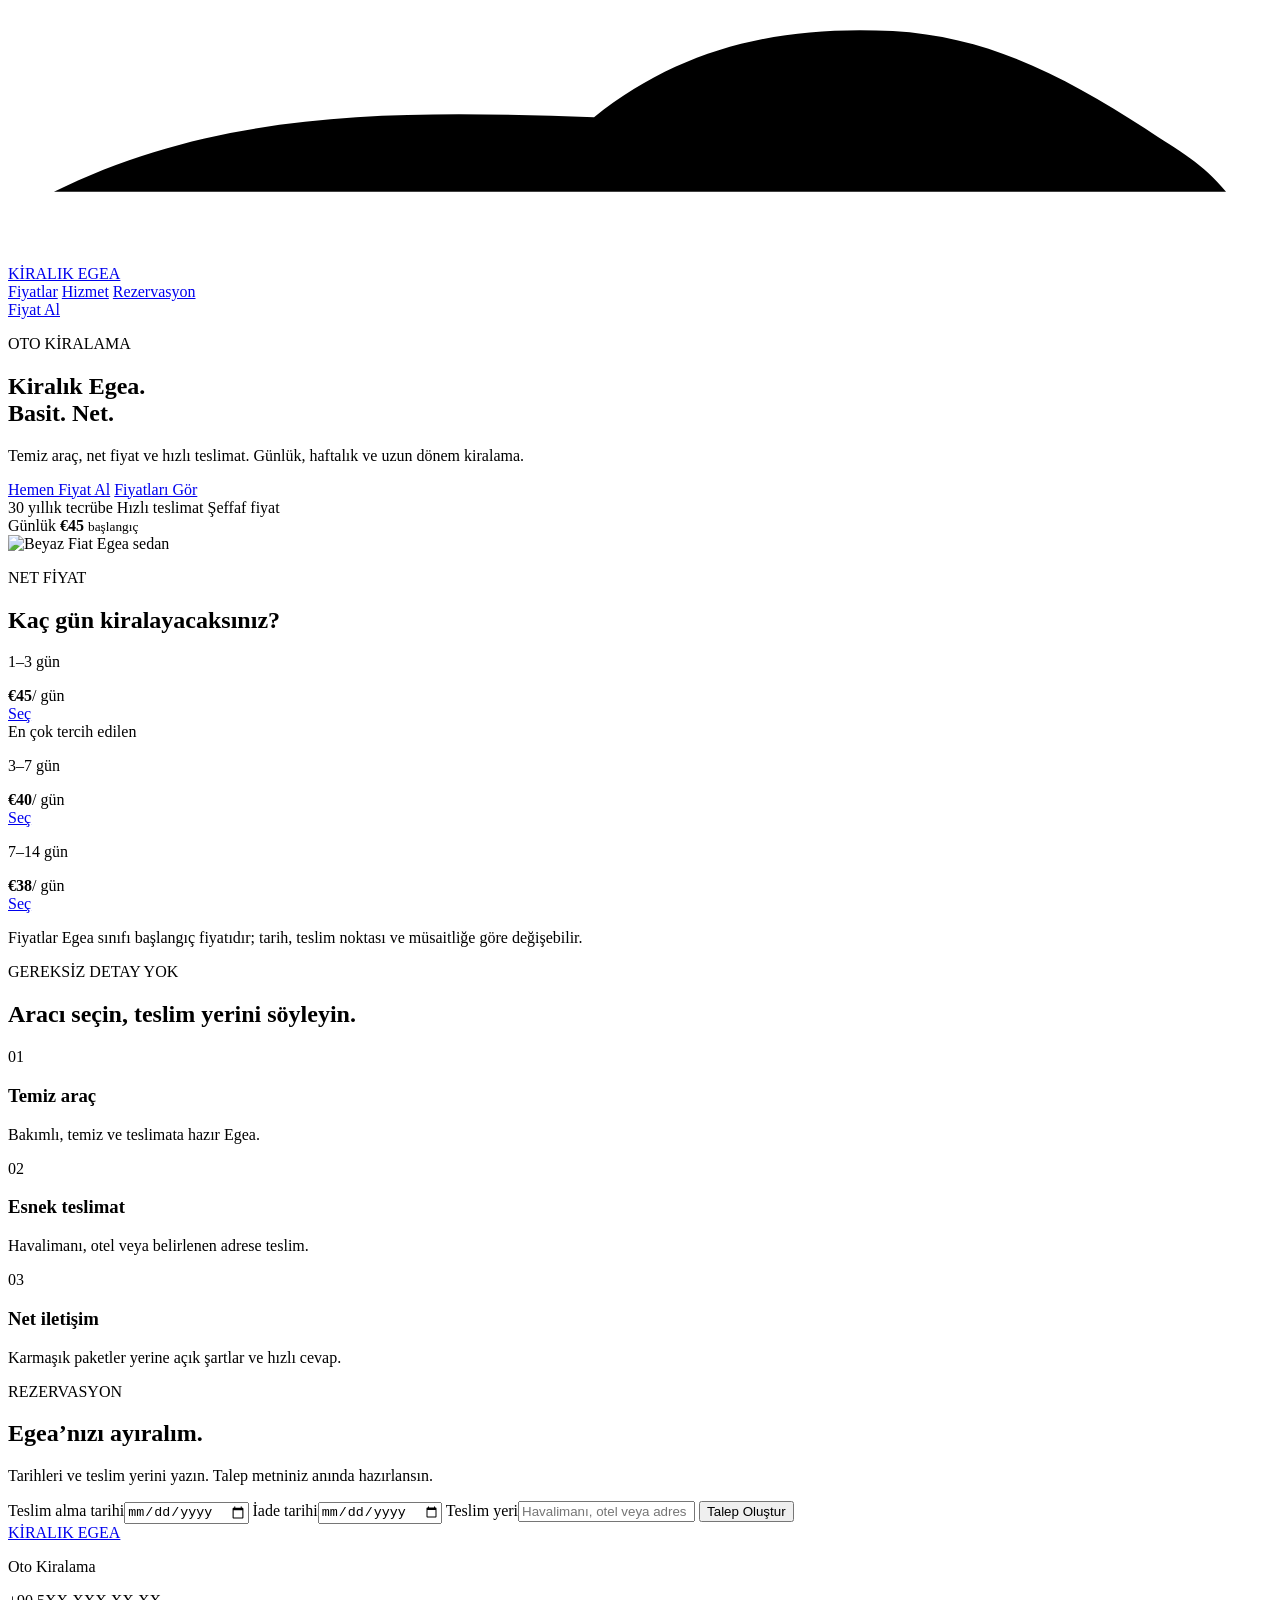
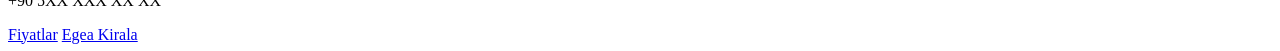
==== index.html @ 0c94fbe0 "Initialize dedicated Kiralik Egea site" ====
<!doctype html>
<html lang="tr">
<head>
  <meta charset="utf-8" />
  <meta name="viewport" content="width=device-width, initial-scale=1, viewport-fit=cover" />
  <meta name="theme-color" content="#ffffff" />
  <meta name="description" content="Kiralık Fiat Egea. Net fiyat, kolay rezervasyon, hızlı teslimat." />
  <title>Kiralık Egea | Oto Kiralama</title>
  <link rel="icon" href="assets/favicon.svg" />
  <link rel="stylesheet" href="styles-1.css" />
  <link rel="stylesheet" href="styles-2.css" />
  <link rel="stylesheet" href="styles-3.css" />
</head>
<body>
  <header class="site-header" aria-label="Ana menü">
    <a class="brand" href="#anasayfa" aria-label="Kiralık Egea ana sayfa">
      <svg class="brand-mark" viewBox="0 0 220 44" aria-hidden="true">
        <path d="M8 32c30-15 63-14 94-13 15-12 32-16 52-15 17 1 30 8 44 17 6 4 10 6 14 11" />
        <path d="M51 25h54m47-4h33" />
      </svg>
      <span>KİRALIK EGEA</span>
    </a>
    <nav class="desktop-nav" aria-label="Sayfa bağlantıları">
      <a href="#fiyatlar">Fiyatlar</a>
      <a href="#avantajlar">Hizmet</a>
      <a href="#rezervasyon">Rezervasyon</a>
    </nav>
    <a class="header-cta" href="#rezervasyon">Fiyat Al</a>
  </header>

  <main id="anasayfa">
    <section class="hero" aria-labelledby="hero-title">
      <div class="hero-copy">
        <p class="eyebrow">OTO KİRALAMA</p>
        <h1 id="hero-title">Kiralık Egea.<br /><span>Basit. Net.</span></h1>
        <p class="hero-text">Temiz araç, net fiyat ve hızlı teslimat. Günlük, haftalık ve uzun dönem kiralama.</p>
        <div class="hero-actions">
          <a class="button button-primary" href="#rezervasyon">Hemen Fiyat Al</a>
          <a class="button button-secondary" href="#fiyatlar">Fiyatları Gör</a>
        </div>
        <div class="trust-row" aria-label="Hizmet özellikleri">
          <span>30 yıllık tecrübe</span>
          <span>Hızlı teslimat</span>
          <span>Şeffaf fiyat</span>
        </div>
      </div>
      <div class="hero-visual" aria-label="Beyaz Fiat Egea kiralık araç">
        <div class="price-badge">
          <span>Günlük</span>
          <strong>€45</strong>
          <small>başlangıç</small>
        </div>
        <img src="assets/egea-car.webp" alt="Beyaz Fiat Egea sedan" width="1220" height="610" fetchpriority="high" />
      </div>
    </section>

    <section class="pricing section" id="fiyatlar" aria-labelledby="pricing-title">
      <div class="section-heading">
        <p class="eyebrow">NET FİYAT</p>
        <h2 id="pricing-title">Kaç gün kiralayacaksınız?</h2>
      </div>
      <div class="price-grid">
        <article class="price-card"><p>1–3 gün</p><div><strong>€45</strong><span>/ gün</span></div><a href="#rezervasyon">Seç</a></article>
        <article class="price-card featured"><span class="popular">En çok tercih edilen</span><p>3–7 gün</p><div><strong>€40</strong><span>/ gün</span></div><a href="#rezervasyon">Seç</a></article>
        <article class="price-card"><p>7–14 gün</p><div><strong>€38</strong><span>/ gün</span></div><a href="#rezervasyon">Seç</a></article>
      </div>
      <p class="pricing-note">Fiyatlar Egea sınıfı başlangıç fiyatıdır; tarih, teslim noktası ve müsaitliğe göre değişebilir.</p>
    </section>

    <section class="benefits section" id="avantajlar" aria-labelledby="benefits-title">
      <div class="section-heading">
        <p class="eyebrow">GEREKSİZ DETAY YOK</p>
        <h2 id="benefits-title">Aracı seçin, teslim yerini söyleyin.</h2>
      </div>
      <div class="benefit-grid">
        <article><span class="benefit-number">01</span><h3>Temiz araç</h3><p>Bakımlı, temiz ve teslimata hazır Egea.</p></article>
        <article><span class="benefit-number">02</span><h3>Esnek teslimat</h3><p>Havalimanı, otel veya belirlenen adrese teslim.</p></article>
        <article><span class="benefit-number">03</span><h3>Net iletişim</h3><p>Karmaşık paketler yerine açık şartlar ve hızlı cevap.</p></article>
      </div>
    </section>

    <section class="booking section" id="rezervasyon" aria-labelledby="booking-title">
      <div class="booking-copy">
        <p class="eyebrow light">REZERVASYON</p>
        <h2 id="booking-title">Egea’nızı ayıralım.</h2>
        <p>Tarihleri ve teslim yerini yazın. Talep metniniz anında hazırlansın.</p>
      </div>
      <form class="booking-form" id="booking-form">
        <label>Teslim alma tarihi<input id="pickup-date" type="date" required /></label>
        <label>İade tarihi<input id="return-date" type="date" required /></label>
        <label class="wide">Teslim yeri<input id="location" type="text" autocomplete="street-address" placeholder="Havalimanı, otel veya adres" required /></label>
        <button class="button button-white wide" type="submit">Talep Oluştur</button>
      </form>
    </section>
  </main>

  <footer>
    <a class="footer-brand" href="#anasayfa">KİRALIK EGEA</a>
    <p>Oto Kiralama</p>
    <p class="contact-placeholder">+90 5XX XXX XX XX</p>
  </footer>

  <div class="mobile-bar" aria-label="Hızlı işlem menüsü">
    <a href="#fiyatlar">Fiyatlar</a>
    <a class="mobile-primary" href="#rezervasyon">Egea Kirala</a>
  </div>

  <dialog id="request-dialog" aria-labelledby="dialog-title">
    <button class="dialog-close" type="button" aria-label="Pencereyi kapat">×</button>
    <p class="eyebrow">TALEBİNİZ HAZIR</p>
    <h2 id="dialog-title">Mesajı kopyalayın.</h2>
    <textarea id="request-text" readonly></textarea>
    <button class="button button-primary" id="copy-request" type="button">Mesajı Kopyala</button>
    <p class="dialog-note">Telefon ve WhatsApp numaranız eklendiğinde bu buton doğrudan gönderim yapabilir.</p>
  </dialog>

  <script src="app.js"></script>
</body>
</html>
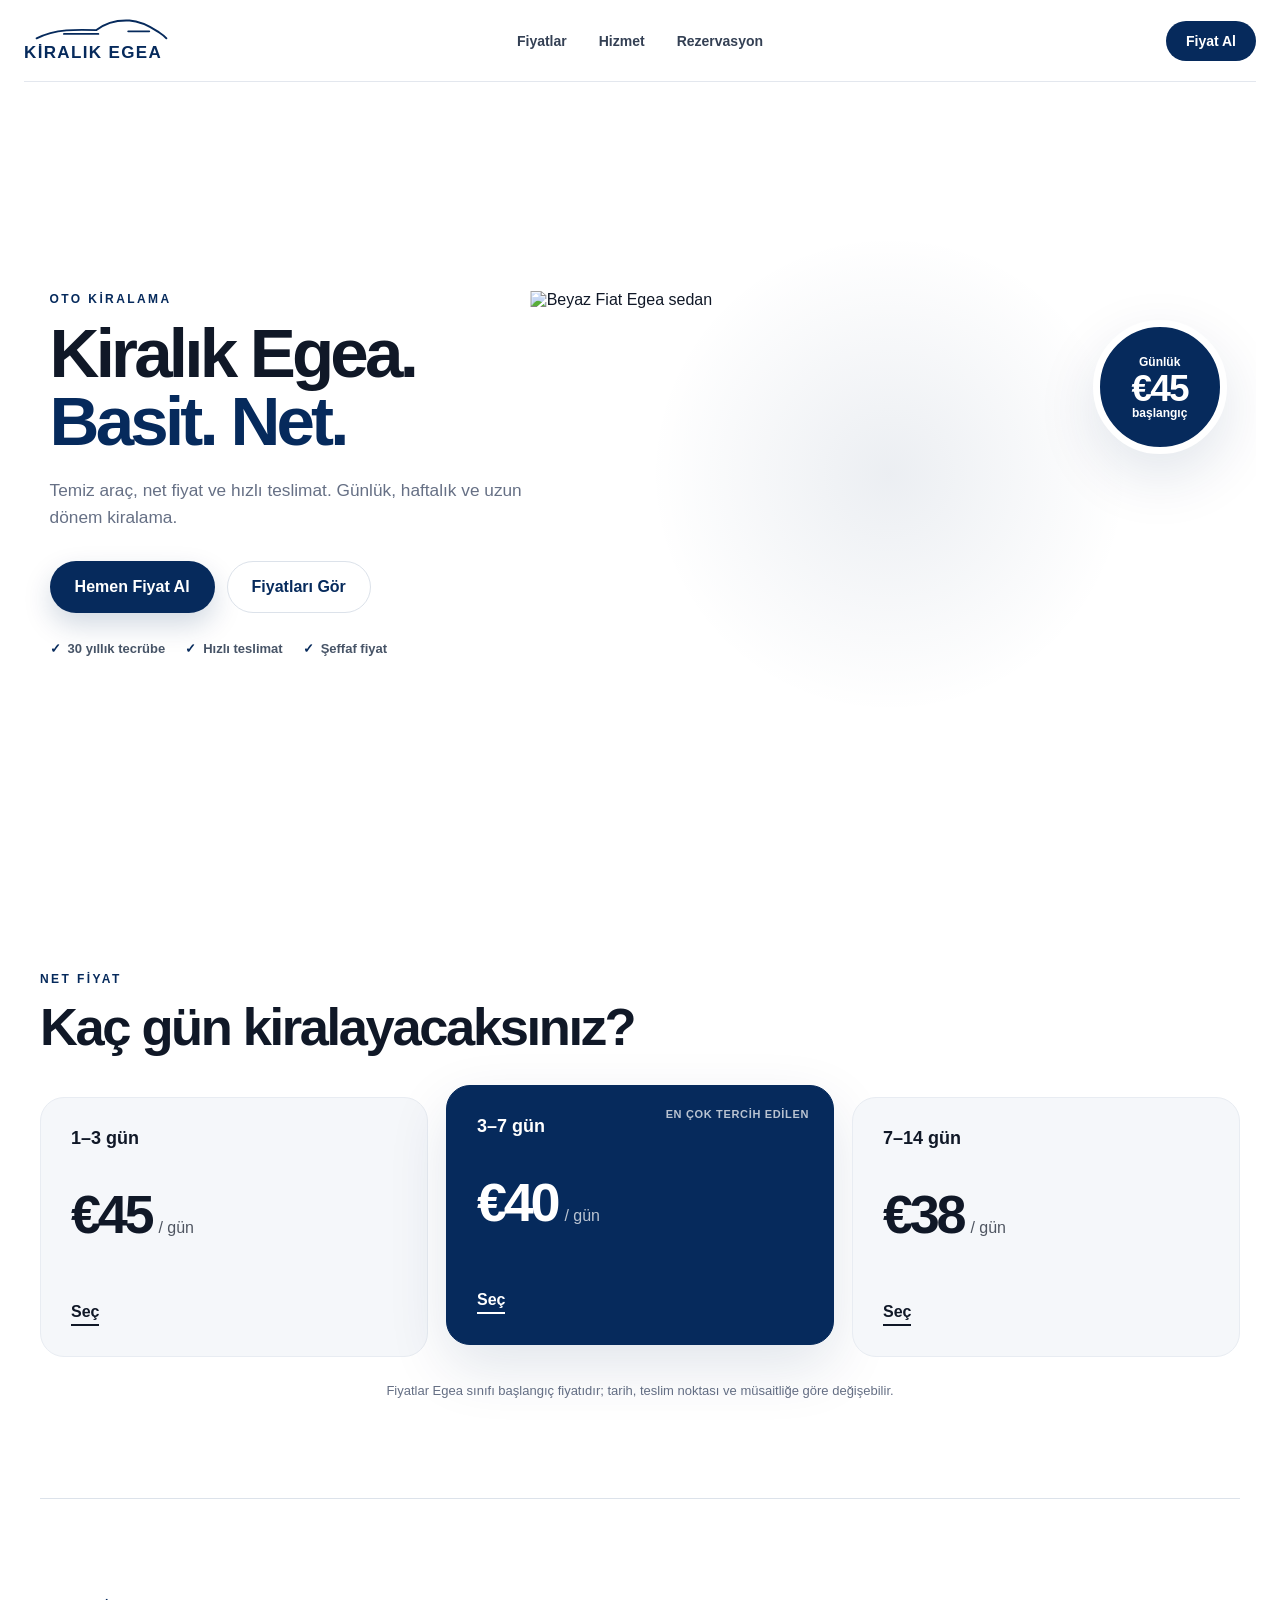
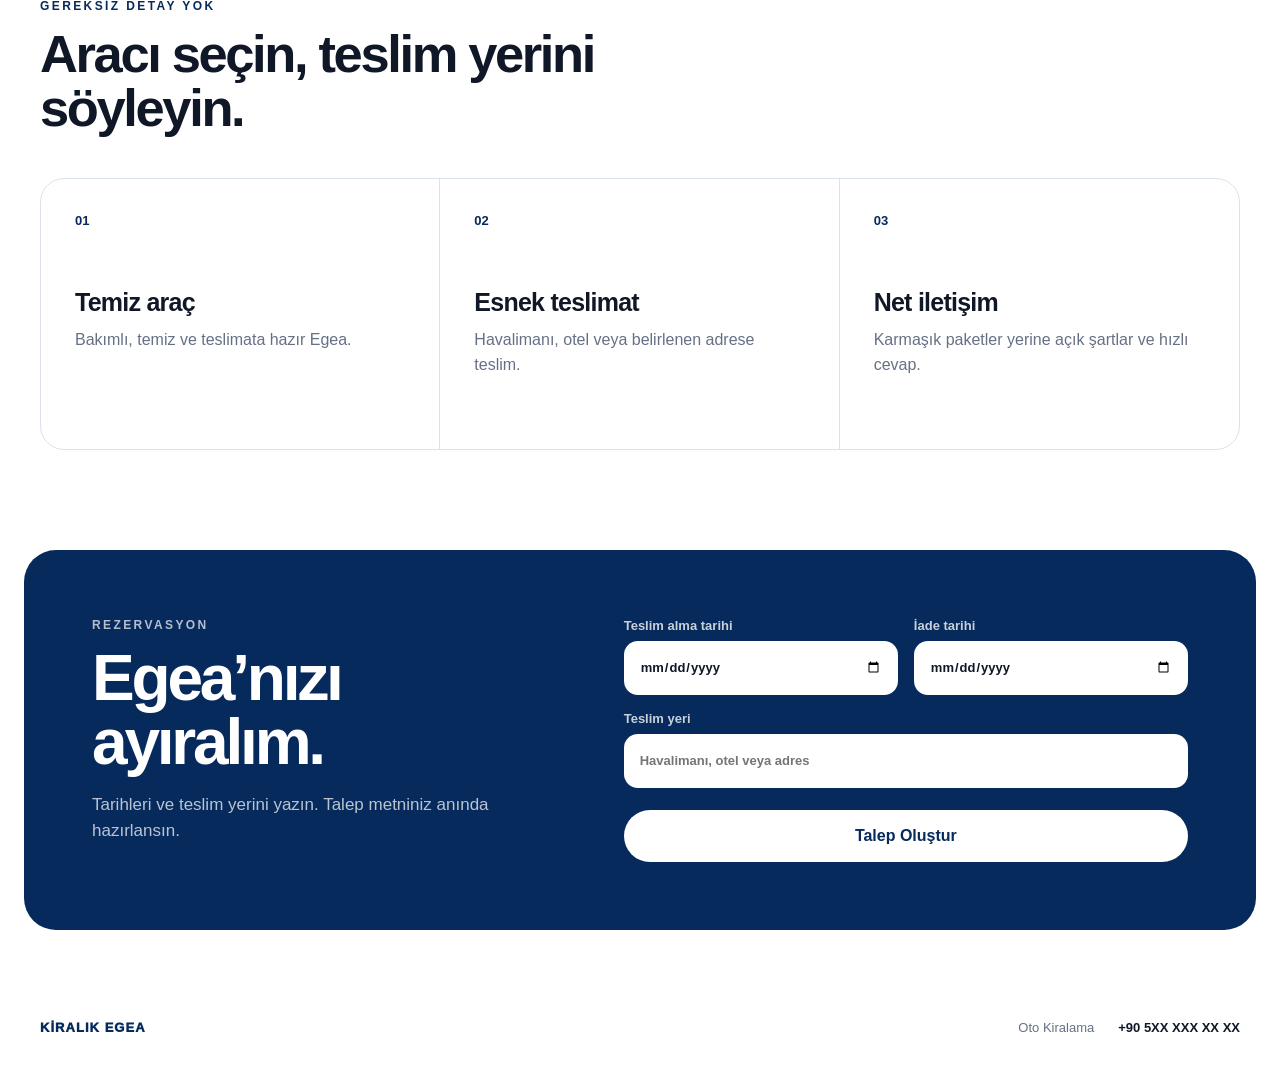
==== commit 2820d0df: "Use consolidated stylesheet for public Egea mirror" ====
--- a/index.html
+++ b/index.html
@@ -7,9 +7,7 @@
   <meta name="description" content="Kiralık Fiat Egea. Net fiyat, kolay rezervasyon, hızlı teslimat." />
   <title>Kiralık Egea | Oto Kiralama</title>
   <link rel="icon" href="assets/favicon.svg" />
-  <link rel="stylesheet" href="styles-1.css" />
-  <link rel="stylesheet" href="styles-2.css" />
-  <link rel="stylesheet" href="styles-3.css" />
+  <link rel="stylesheet" href="style.css" />
 </head>
 <body>
   <header class="site-header" aria-label="Ana menü">
--- a/style.css
+++ b/style.css
@@ -0,0 +1,291 @@
+:root {
+  --navy: #062a5c;
+  --navy-dark: #041c3e;
+  --ink: #101827;
+  --muted: #667085;
+  --line: #dce2ea;
+  --soft: #f5f7fa;
+  --white: #ffffff;
+  --radius: 24px;
+  --shadow: 0 22px 60px rgba(6, 42, 92, 0.12);
+}
+* { box-sizing: border-box; }
+html { scroll-behavior: smooth; }
+body {
+  margin: 0;
+  color: var(--ink);
+  background: var(--white);
+  font-family: Inter, ui-sans-serif, -apple-system, BlinkMacSystemFont, "Segoe UI", Arial, sans-serif;
+  -webkit-font-smoothing: antialiased;
+}
+a { color: inherit; text-decoration: none; }
+button, input, textarea { font: inherit; }
+button { cursor: pointer; }
+.site-header {
+  position: sticky;
+  top: 0;
+  z-index: 20;
+  display: grid;
+  grid-template-columns: 1fr auto 1fr;
+  align-items: center;
+  width: min(1400px, calc(100% - 48px));
+  min-height: 82px;
+  margin: 0 auto;
+  background: rgba(255, 255, 255, 0.94);
+  border-bottom: 1px solid rgba(220, 226, 234, 0.8);
+  backdrop-filter: blur(14px);
+}
+.brand {
+  display: inline-flex;
+  flex-direction: column;
+  align-items: flex-start;
+  width: max-content;
+  color: var(--navy);
+  font-size: 17px;
+  font-weight: 900;
+  letter-spacing: 0.08em;
+}
+.brand-mark { width: 155px; height: 28px; margin-bottom: -3px; }
+.brand-mark path { fill: none; stroke: currentColor; stroke-linecap: round; stroke-width: 3; }
+.desktop-nav { display: flex; gap: 32px; color: #344054; font-size: 14px; font-weight: 700; }
+.desktop-nav a:hover { color: var(--navy); }
+.header-cta {
+  justify-self: end;
+  padding: 12px 20px;
+  color: var(--white);
+  background: var(--navy);
+  border-radius: 999px;
+  font-size: 14px;
+  font-weight: 800;
+}
+.hero {
+  display: grid;
+  grid-template-columns: minmax(320px, 0.92fr) minmax(520px, 1.35fr);
+  align-items: center;
+  width: min(1400px, calc(100% - 48px));
+  min-height: min(790px, calc(100dvh - 83px));
+  margin: 0 auto;
+  padding: 44px 0 50px;
+  overflow: hidden;
+}
+.hero-copy { position: relative; z-index: 2; padding-left: clamp(0px, 2vw, 28px); }
+.eyebrow {
+  margin: 0 0 14px;
+  color: var(--navy);
+  font-size: 12px;
+  font-weight: 900;
+  letter-spacing: 0.2em;
+}
+.eyebrow.light { color: rgba(255, 255, 255, 0.7); }
+h1, h2, h3, p { margin-top: 0; }
+h1 {
+  margin-bottom: 22px;
+  font-size: clamp(48px, 5.4vw, 84px);
+  line-height: 0.98;
+  letter-spacing: -0.055em;
+}
+h1 span { color: var(--navy); }
+.hero-text {
+  max-width: 560px;
+  margin-bottom: 30px;
+  color: var(--muted);
+  font-size: clamp(17px, 1.35vw, 21px);
+  line-height: 1.55;
+}
+.hero-actions { display: flex; flex-wrap: wrap; gap: 12px; }
+.button {
+  display: inline-flex;
+  align-items: center;
+  justify-content: center;
+  min-height: 52px;
+  padding: 0 24px;
+  border: 1px solid transparent;
+  border-radius: 999px;
+  font-weight: 850;
+  transition: transform 160ms ease, box-shadow 160ms ease, background 160ms ease;
+}
+.button:hover { transform: translateY(-2px); }
+.button-primary { color: var(--white); background: var(--navy); box-shadow: 0 12px 28px rgba(6, 42, 92, 0.18); }
+.button-primary:hover { background: var(--navy-dark); }
+.button-secondary { color: var(--navy); background: var(--white); border-color: var(--line); }
+.button-white { color: var(--navy); background: var(--white); }
+.trust-row { display: flex; flex-wrap: wrap; gap: 10px 20px; margin-top: 28px; color: #475467; font-size: 13px; font-weight: 700; }
+.trust-row span::before { content: "✓"; margin-right: 7px; color: var(--navy); font-weight: 950; }
+.hero-visual { position: relative; display: grid; place-items: center; min-width: 0; }
+.hero-visual::before {
+  content: "";
+  position: absolute;
+  z-index: -1;
+  width: 70%;
+  aspect-ratio: 1;
+  background: radial-gradient(circle, rgba(6, 42, 92, 0.08), transparent 66%);
+  border-radius: 50%;
+}
+.hero-visual img { display: block; width: min(100%, 900px); height: auto; transform: translateX(1%); }
+.price-badge {
+  position: absolute;
+  top: 8%;
+  right: 4%;
+  z-index: 3;
+  display: grid;
+  min-width: 134px;
+  padding: 18px;
+  color: var(--white);
+  background: var(--navy);
+  border: 7px solid var(--white);
+  border-radius: 50%;
+  aspect-ratio: 1;
+  place-content: center;
+  text-align: center;
+  box-shadow: var(--shadow);
+}
+.price-badge span, .price-badge small { font-size: 12px; font-weight: 750; }
+.price-badge strong { margin: 1px 0 -1px; font-size: 37px; line-height: 1; letter-spacing: -0.05em; }
+.section { width: min(1200px, calc(100% - 48px)); margin: 0 auto; padding: 100px 0; }
+.section-heading { max-width: 720px; margin-bottom: 42px; }
+.section-heading h2 { margin-bottom: 0; font-size: clamp(36px, 4.1vw, 62px); line-height: 1.04; letter-spacing: -0.045em; }
+.price-grid { display: grid; grid-template-columns: repeat(3, 1fr); gap: 18px; align-items: stretch; }
+.price-card {
+  position: relative;
+  display: flex;
+  flex-direction: column;
+  min-height: 260px;
+  padding: 30px;
+  background: var(--soft);
+  border: 1px solid #e8ecf2;
+  border-radius: var(--radius);
+}
+.price-card.featured { color: var(--white); background: var(--navy); border-color: var(--navy); box-shadow: var(--shadow); transform: translateY(-12px); }
+.price-card p { margin-bottom: 34px; color: inherit; font-size: 18px; font-weight: 850; }
+.price-card div { display: flex; align-items: baseline; gap: 7px; }
+.price-card strong { font-size: 54px; letter-spacing: -0.06em; }
+.price-card span { color: inherit; opacity: 0.72; }
+.price-card a { align-self: flex-start; margin-top: auto; padding-bottom: 3px; border-bottom: 2px solid currentColor; font-weight: 850; }
+.popular { position: absolute; top: 22px; right: 24px; font-size: 11px; font-weight: 850; letter-spacing: 0.06em; text-transform: uppercase; }
+.pricing-note { max-width: 850px; margin: 26px auto 0; color: var(--muted); font-size: 13px; text-align: center; }
+.benefits { border-top: 1px solid var(--line); }
+.benefit-grid { display: grid; grid-template-columns: repeat(3, 1fr); gap: 0; border: 1px solid var(--line); border-radius: var(--radius); overflow: hidden; }
+.benefit-grid article { min-height: 270px; padding: 34px; border-right: 1px solid var(--line); }
+.benefit-grid article:last-child { border-right: 0; }
+.benefit-number { display: block; margin-bottom: 60px; color: var(--navy); font-size: 13px; font-weight: 900; }
+.benefit-grid h3 { margin-bottom: 10px; font-size: 25px; letter-spacing: -0.03em; }
+.benefit-grid p { margin-bottom: 0; color: var(--muted); line-height: 1.6; }
+.booking {
+  display: grid;
+  grid-template-columns: 0.9fr 1.1fr;
+  gap: 70px;
+  width: min(1280px, calc(100% - 48px));
+  margin-bottom: 70px;
+  padding: 68px;
+  color: var(--white);
+  background: var(--navy);
+  border-radius: 32px;
+}
+.booking-copy h2 { margin-bottom: 18px; font-size: clamp(42px, 5vw, 68px); line-height: 1; letter-spacing: -0.05em; }
+.booking-copy p:last-child { max-width: 440px; margin-bottom: 0; color: rgba(255, 255, 255, 0.72); font-size: 17px; line-height: 1.55; }
+.booking-form { display: grid; grid-template-columns: 1fr 1fr; gap: 16px; }
+.booking-form label { display: grid; gap: 8px; color: rgba(255, 255, 255, 0.78); font-size: 13px; font-weight: 750; }
+.booking-form .wide { grid-column: 1 / -1; }
+.booking-form input {
+  width: 100%;
+  min-height: 54px;
+  padding: 0 16px;
+  color: var(--ink);
+  background: var(--white);
+  border: 0;
+  border-radius: 14px;
+  outline: none;
+}
+.booking-form input:focus { box-shadow: 0 0 0 4px rgba(255, 255, 255, 0.2); }
+.booking-form .button { margin-top: 6px; border: 0; }
+footer {
+  display: grid;
+  grid-template-columns: 1fr auto auto;
+  gap: 24px;
+  align-items: center;
+  width: min(1200px, calc(100% - 48px));
+  margin: 0 auto;
+  padding: 20px 0 50px;
+  color: var(--muted);
+  font-size: 13px;
+}
+.footer-brand { color: var(--navy); font-weight: 950; letter-spacing: 0.08em; }
+footer p { margin: 0; }
+.contact-placeholder { color: var(--ink); font-weight: 800; }
+.mobile-bar { display: none; }
+#request-dialog {
+  width: min(560px, calc(100% - 32px));
+  padding: 34px;
+  border: 0;
+  border-radius: 24px;
+  box-shadow: 0 30px 90px rgba(0, 0, 0, 0.25);
+}
+#request-dialog::backdrop { background: rgba(4, 28, 62, 0.66); backdrop-filter: blur(4px); }
+#request-dialog h2 { margin-bottom: 18px; font-size: 34px; letter-spacing: -0.04em; }
+#request-dialog textarea { width: 100%; min-height: 145px; margin-bottom: 16px; padding: 16px; resize: vertical; border: 1px solid var(--line); border-radius: 14px; line-height: 1.55; }
+.dialog-close { position: absolute; top: 14px; right: 17px; padding: 0; color: var(--muted); background: transparent; border: 0; font-size: 30px; line-height: 1; }
+.dialog-note { margin: 14px 0 0; color: var(--muted); font-size: 12px; line-height: 1.5; }
+@media (max-width: 980px) {
+  .site-header { grid-template-columns: 1fr auto; width: min(100% - 32px, 920px); }
+  .desktop-nav { display: none; }
+  .hero { grid-template-columns: 1fr; width: min(100% - 32px, 820px); min-height: auto; padding-top: 62px; text-align: center; }
+  .hero-copy { padding-left: 0; }
+  .hero-text { margin-right: auto; margin-left: auto; }
+  .hero-actions, .trust-row { justify-content: center; }
+  .hero-visual { margin-top: 24px; }
+  .hero-visual img { width: min(100%, 820px); }
+  .price-badge { top: 0; right: 2%; }
+  .booking { grid-template-columns: 1fr; gap: 36px; padding: 48px; }
+}
+@media (max-width: 720px) {
+  body { padding-bottom: calc(72px + env(safe-area-inset-bottom)); }
+  .site-header { min-height: 68px; }
+  .brand { font-size: 14px; }
+  .brand-mark { width: 128px; height: 23px; }
+  .header-cta { display: none; }
+  .hero { padding: 52px 0 28px; }
+  h1 { font-size: clamp(44px, 13vw, 64px); }
+  .hero-text { font-size: 16px; }
+  .hero-actions { display: grid; grid-template-columns: 1fr; }
+  .hero-actions .button { width: 100%; }
+  .trust-row { gap: 10px 14px; font-size: 12px; }
+  .hero-visual { margin-top: 8px; }
+  .hero-visual img { width: 115%; max-width: none; transform: translateX(-1%); }
+  .price-badge { top: 1%; right: -2%; min-width: 104px; padding: 13px; border-width: 5px; }
+  .price-badge strong { font-size: 29px; }
+  .price-badge span, .price-badge small { font-size: 10px; }
+  .section { width: min(100% - 32px, 620px); padding: 72px 0; }
+  .section-heading { margin-bottom: 28px; }
+  .section-heading h2 { font-size: 38px; }
+  .price-grid { grid-template-columns: 1fr; }
+  .price-card { min-height: 200px; }
+  .price-card.featured { transform: none; }
+  .benefit-grid { grid-template-columns: 1fr; }
+  .benefit-grid article { min-height: 210px; border-right: 0; border-bottom: 1px solid var(--line); }
+  .benefit-grid article:last-child { border-bottom: 0; }
+  .benefit-number { margin-bottom: 32px; }
+  .booking { width: calc(100% - 20px); margin-bottom: 46px; padding: 36px 22px; border-radius: 24px; }
+  .booking-form { grid-template-columns: 1fr; }
+  .booking-form .wide { grid-column: auto; }
+  footer { grid-template-columns: 1fr; width: min(100% - 32px, 620px); gap: 8px; padding-bottom: 34px; }
+  .mobile-bar {
+    position: fixed;
+    right: 0;
+    bottom: 0;
+    left: 0;
+    z-index: 30;
+    display: grid;
+    grid-template-columns: 0.7fr 1.3fr;
+    gap: 10px;
+    padding: 10px 14px calc(10px + env(safe-area-inset-bottom));
+    background: rgba(255, 255, 255, 0.96);
+    border-top: 1px solid var(--line);
+    backdrop-filter: blur(14px);
+  }
+  .mobile-bar a { display: grid; min-height: 50px; place-items: center; border: 1px solid var(--line); border-radius: 999px; font-weight: 850; }
+  .mobile-bar .mobile-primary { color: var(--white); background: var(--navy); border-color: var(--navy); }
+}
+@media (prefers-reduced-motion: reduce) {
+  html { scroll-behavior: auto; }
+  .button { transition: none; }
+}
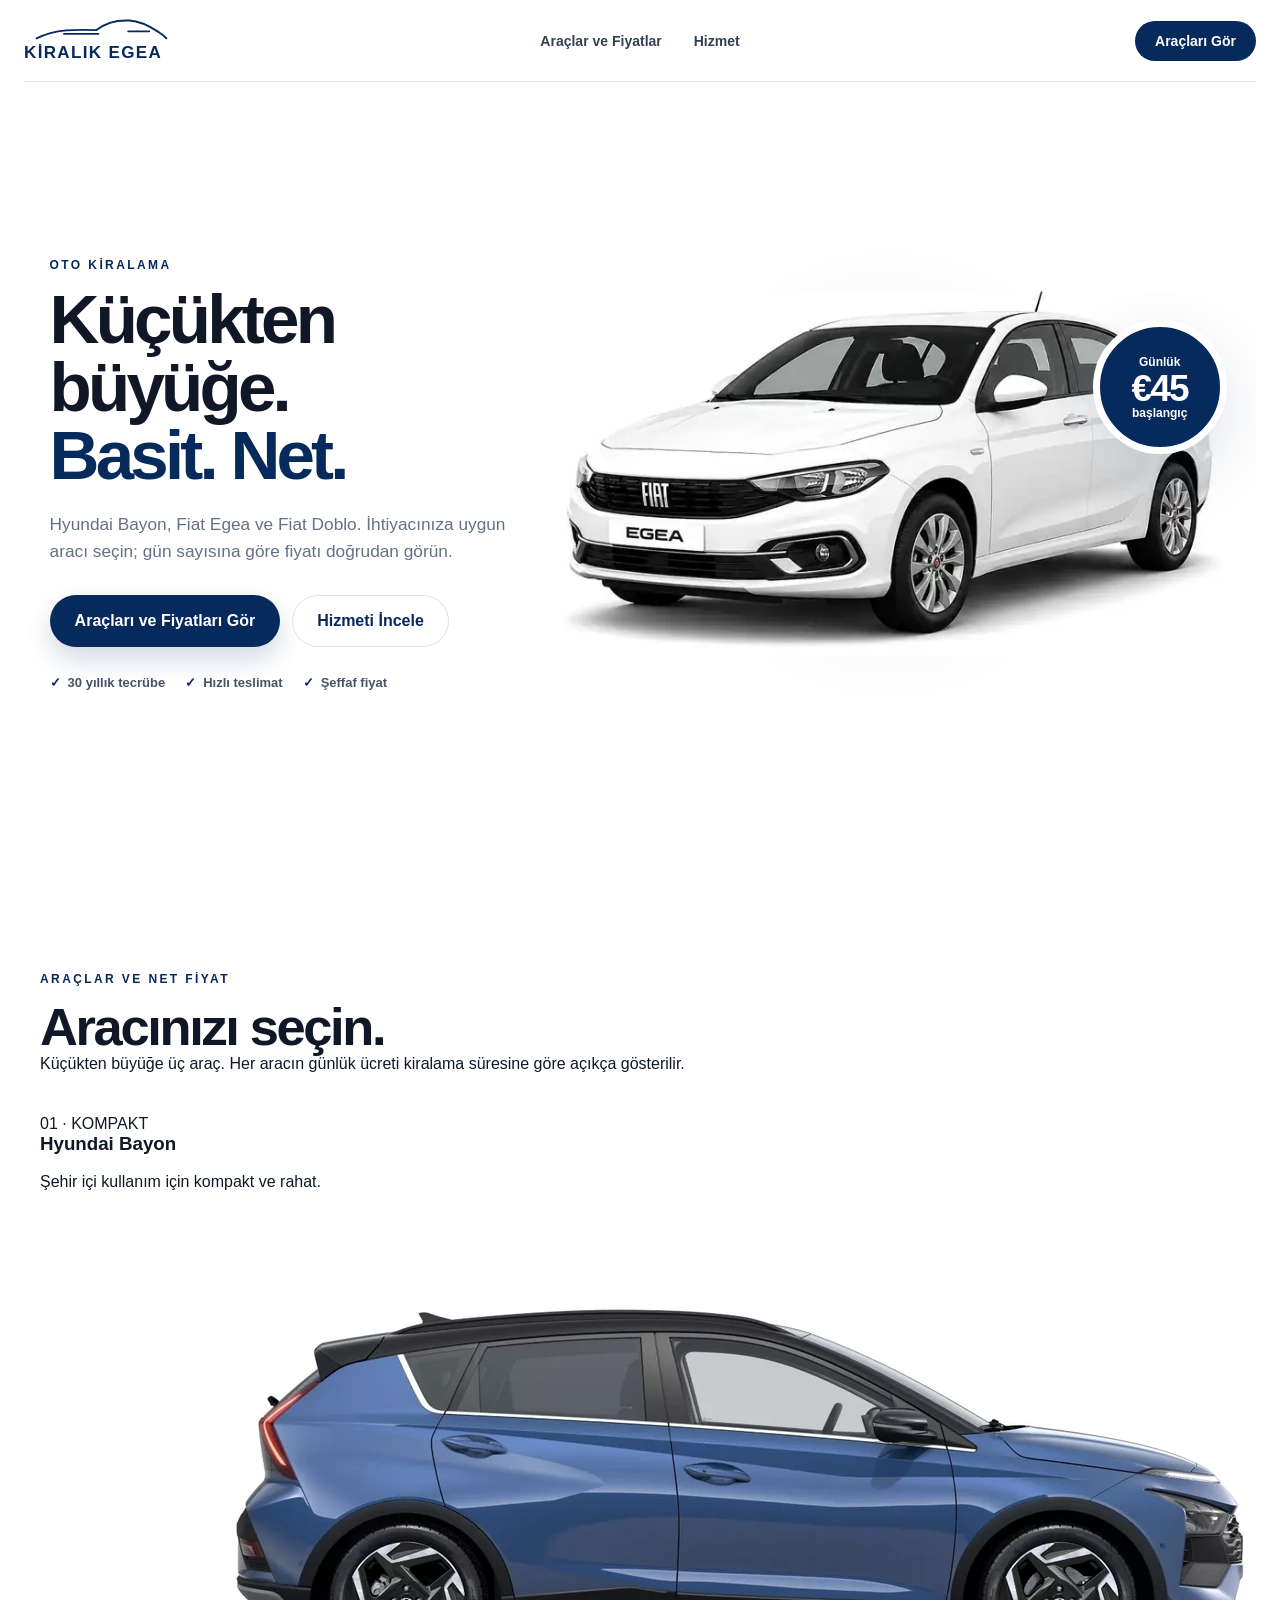
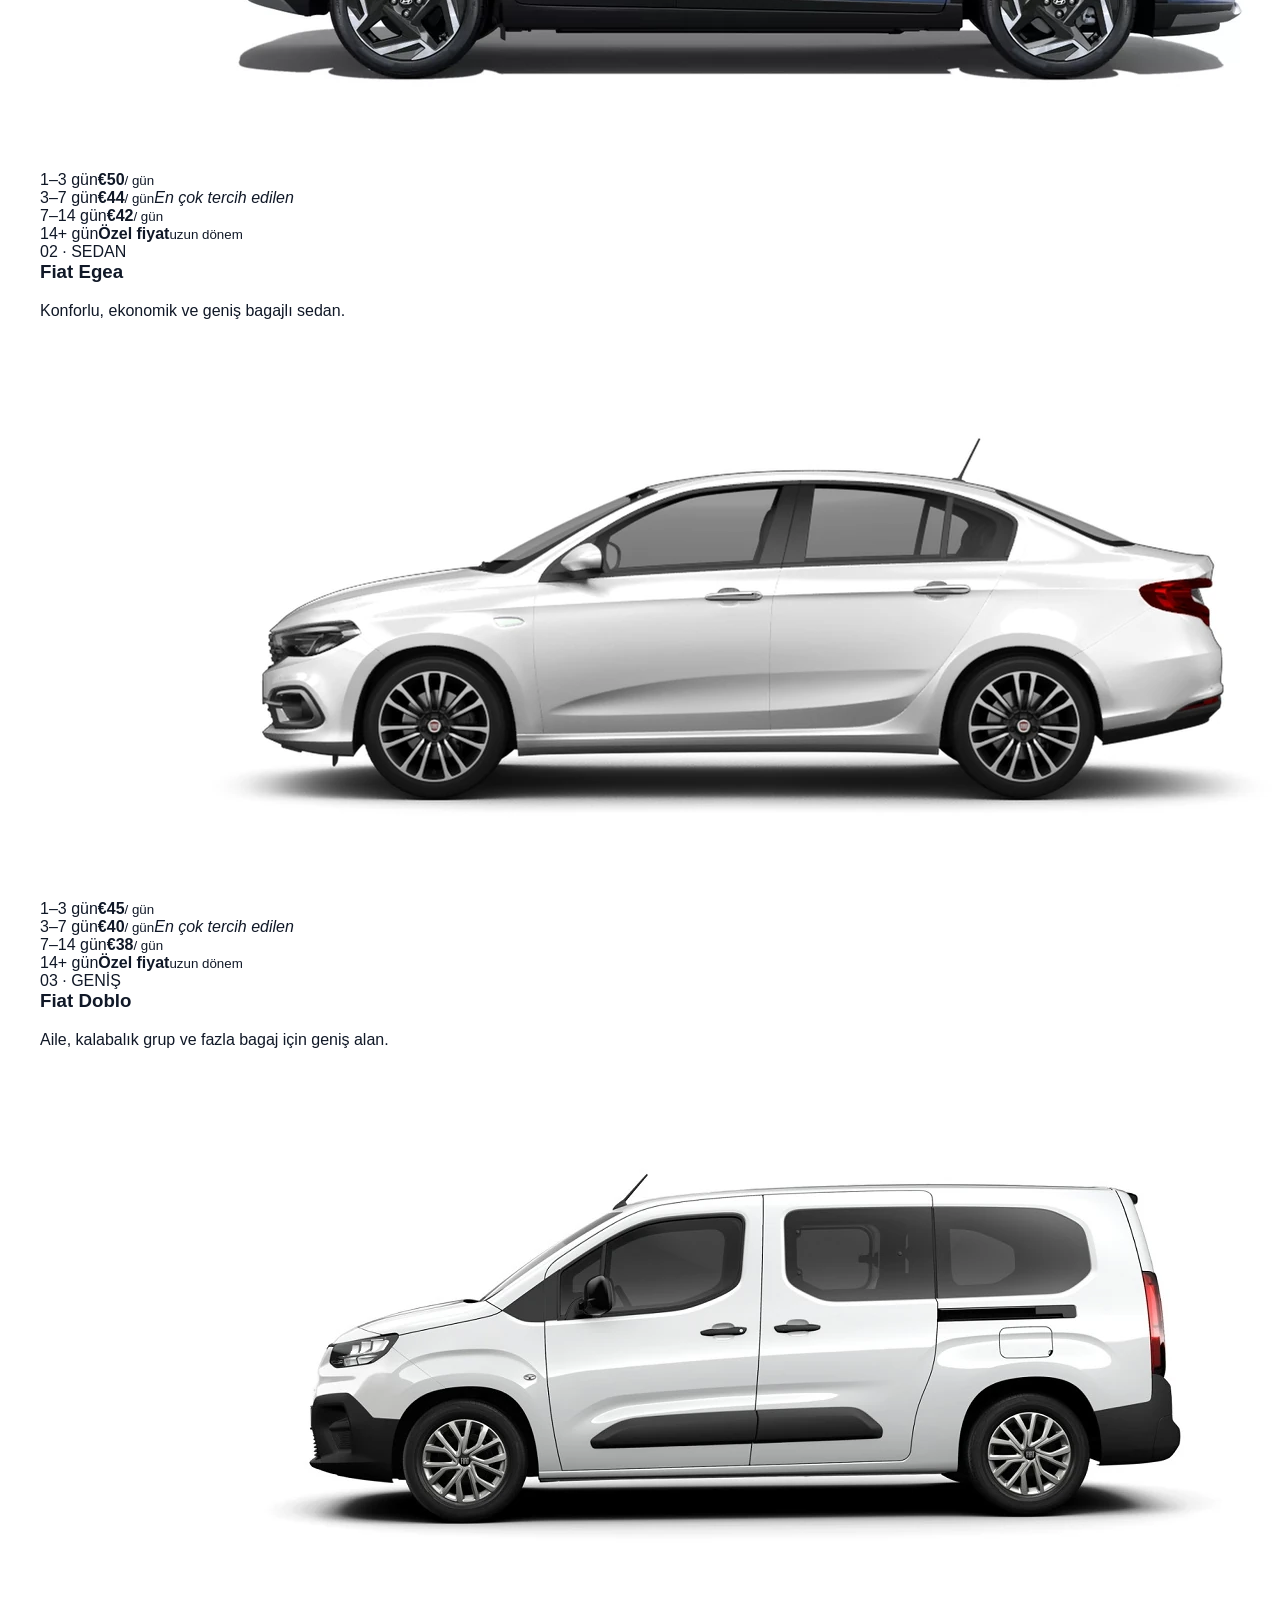
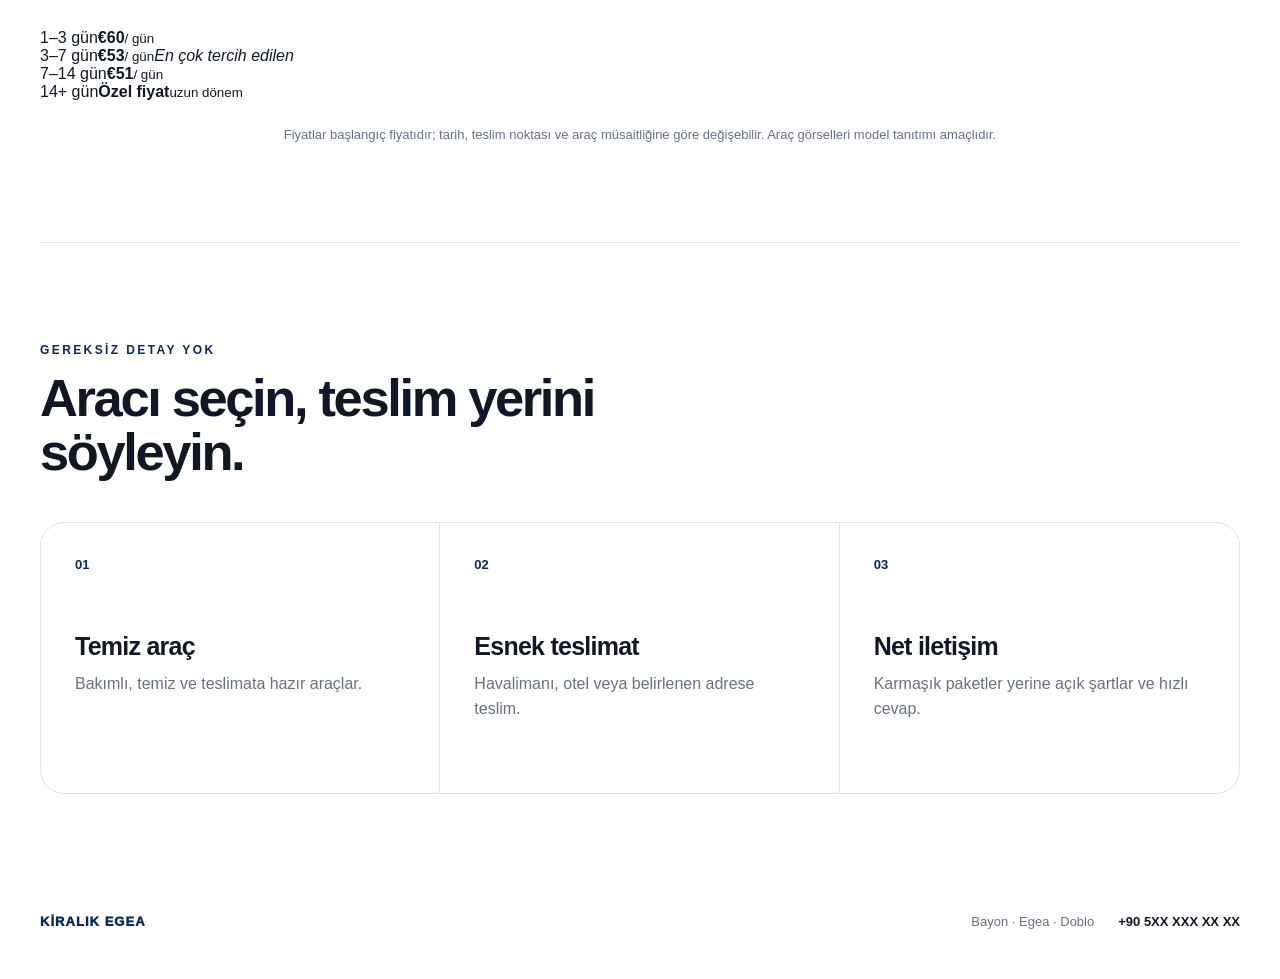
==== commit 07b46d74: "Add Bayon Egea and Doblo pricing rows" ====
--- a/index.html
+++ b/index.html
@@ -4,8 +4,8 @@
   <meta charset="utf-8" />
   <meta name="viewport" content="width=device-width, initial-scale=1, viewport-fit=cover" />
   <meta name="theme-color" content="#ffffff" />
-  <meta name="description" content="Kiralık Fiat Egea. Net fiyat, kolay rezervasyon, hızlı teslimat." />
-  <title>Kiralık Egea | Oto Kiralama</title>
+  <meta name="description" content="Hyundai Bayon, Fiat Egea ve Fiat Doblo kiralama. Araçlara ve gün sayısına göre net fiyatları görün." />
+  <title>Kiralık Egea | Bayon, Egea ve Doblo Oto Kiralama</title>
   <link rel="icon" href="assets/favicon.svg" />
   <link rel="stylesheet" href="style.css" />
 </head>
@@ -18,30 +18,34 @@
       </svg>
       <span>KİRALIK EGEA</span>
     </a>
+
     <nav class="desktop-nav" aria-label="Sayfa bağlantıları">
-      <a href="#fiyatlar">Fiyatlar</a>
+      <a href="#fiyatlar">Araçlar ve Fiyatlar</a>
       <a href="#avantajlar">Hizmet</a>
-      <a href="#rezervasyon">Rezervasyon</a>
     </nav>
-    <a class="header-cta" href="#rezervasyon">Fiyat Al</a>
+
+    <a class="header-cta" href="#fiyatlar">Araçları Gör</a>
   </header>
 
   <main id="anasayfa">
     <section class="hero" aria-labelledby="hero-title">
       <div class="hero-copy">
         <p class="eyebrow">OTO KİRALAMA</p>
-        <h1 id="hero-title">Kiralık Egea.<br /><span>Basit. Net.</span></h1>
-        <p class="hero-text">Temiz araç, net fiyat ve hızlı teslimat. Günlük, haftalık ve uzun dönem kiralama.</p>
+        <h1 id="hero-title">Küçükten büyüğe.<br /><span>Basit. Net.</span></h1>
+        <p class="hero-text">Hyundai Bayon, Fiat Egea ve Fiat Doblo. İhtiyacınıza uygun aracı seçin; gün sayısına göre fiyatı doğrudan görün.</p>
+
         <div class="hero-actions">
-          <a class="button button-primary" href="#rezervasyon">Hemen Fiyat Al</a>
-          <a class="button button-secondary" href="#fiyatlar">Fiyatları Gör</a>
+          <a class="button button-primary" href="#fiyatlar">Araçları ve Fiyatları Gör</a>
+          <a class="button button-secondary" href="#avantajlar">Hizmeti İncele</a>
         </div>
+
         <div class="trust-row" aria-label="Hizmet özellikleri">
           <span>30 yıllık tecrübe</span>
           <span>Hızlı teslimat</span>
           <span>Şeffaf fiyat</span>
         </div>
       </div>
+
       <div class="hero-visual" aria-label="Beyaz Fiat Egea kiralık araç">
         <div class="price-badge">
           <span>Günlük</span>
@@ -52,17 +56,69 @@
       </div>
     </section>
 
-    <section class="pricing section" id="fiyatlar" aria-labelledby="pricing-title">
-      <div class="section-heading">
-        <p class="eyebrow">NET FİYAT</p>
-        <h2 id="pricing-title">Kaç gün kiralayacaksınız?</h2>
+    <section class="fleet-pricing section" id="fiyatlar" aria-labelledby="pricing-title">
+      <div class="section-heading section-heading-split">
+        <div>
+          <p class="eyebrow">ARAÇLAR VE NET FİYAT</p>
+          <h2 id="pricing-title">Aracınızı seçin.</h2>
+        </div>
+        <p class="section-intro">Küçükten büyüğe üç araç. Her aracın günlük ücreti kiralama süresine göre açıkça gösterilir.</p>
       </div>
-      <div class="price-grid">
-        <article class="price-card"><p>1–3 gün</p><div><strong>€45</strong><span>/ gün</span></div><a href="#rezervasyon">Seç</a></article>
-        <article class="price-card featured"><span class="popular">En çok tercih edilen</span><p>3–7 gün</p><div><strong>€40</strong><span>/ gün</span></div><a href="#rezervasyon">Seç</a></article>
-        <article class="price-card"><p>7–14 gün</p><div><strong>€38</strong><span>/ gün</span></div><a href="#rezervasyon">Seç</a></article>
+
+      <div class="vehicle-list">
+        <article class="vehicle-card">
+          <div class="vehicle-identity">
+            <div class="vehicle-copy">
+              <span class="vehicle-size">01 · KOMPAKT</span>
+              <h3>Hyundai Bayon</h3>
+              <p>Şehir içi kullanım için kompakt ve rahat.</p>
+            </div>
+            <img class="vehicle-image" src="assets/bayon-side.webp" alt="Hyundai Bayon yandan görünüm" width="1400" height="560" loading="lazy" />
+          </div>
+          <div class="vehicle-prices" aria-label="Hyundai Bayon günlük kiralama fiyatları">
+            <div class="price-cell"><span>1–3 gün</span><strong>€50</strong><small>/ gün</small></div>
+            <div class="price-cell is-popular"><span>3–7 gün</span><strong>€44</strong><small>/ gün</small><em>En çok tercih edilen</em></div>
+            <div class="price-cell"><span>7–14 gün</span><strong>€42</strong><small>/ gün</small></div>
+            <div class="price-cell"><span>14+ gün</span><strong class="price-text">Özel fiyat</strong><small>uzun dönem</small></div>
+          </div>
+        </article>
+
+        <article class="vehicle-card">
+          <div class="vehicle-identity">
+            <div class="vehicle-copy">
+              <span class="vehicle-size">02 · SEDAN</span>
+              <h3>Fiat Egea</h3>
+              <p>Konforlu, ekonomik ve geniş bagajlı sedan.</p>
+            </div>
+            <img class="vehicle-image" src="assets/egea-side.webp" alt="Fiat Egea yandan görünüm" width="1400" height="560" loading="lazy" />
+          </div>
+          <div class="vehicle-prices" aria-label="Fiat Egea günlük kiralama fiyatları">
+            <div class="price-cell"><span>1–3 gün</span><strong>€45</strong><small>/ gün</small></div>
+            <div class="price-cell is-popular"><span>3–7 gün</span><strong>€40</strong><small>/ gün</small><em>En çok tercih edilen</em></div>
+            <div class="price-cell"><span>7–14 gün</span><strong>€38</strong><small>/ gün</small></div>
+            <div class="price-cell"><span>14+ gün</span><strong class="price-text">Özel fiyat</strong><small>uzun dönem</small></div>
+          </div>
+        </article>
+
+        <article class="vehicle-card">
+          <div class="vehicle-identity">
+            <div class="vehicle-copy">
+              <span class="vehicle-size">03 · GENİŞ</span>
+              <h3>Fiat Doblo</h3>
+              <p>Aile, kalabalık grup ve fazla bagaj için geniş alan.</p>
+            </div>
+            <img class="vehicle-image" src="assets/doblo-side.webp" alt="Fiat Doblo yandan görünüm" width="1400" height="560" loading="lazy" />
+          </div>
+          <div class="vehicle-prices" aria-label="Fiat Doblo günlük kiralama fiyatları">
+            <div class="price-cell"><span>1–3 gün</span><strong>€60</strong><small>/ gün</small></div>
+            <div class="price-cell is-popular"><span>3–7 gün</span><strong>€53</strong><small>/ gün</small><em>En çok tercih edilen</em></div>
+            <div class="price-cell"><span>7–14 gün</span><strong>€51</strong><small>/ gün</small></div>
+            <div class="price-cell"><span>14+ gün</span><strong class="price-text">Özel fiyat</strong><small>uzun dönem</small></div>
+          </div>
+        </article>
       </div>
-      <p class="pricing-note">Fiyatlar Egea sınıfı başlangıç fiyatıdır; tarih, teslim noktası ve müsaitliğe göre değişebilir.</p>
+
+      <p class="pricing-note">Fiyatlar başlangıç fiyatıdır; tarih, teslim noktası ve araç müsaitliğine göre değişebilir. Araç görselleri model tanıtımı amaçlıdır.</p>
     </section>
 
     <section class="benefits section" id="avantajlar" aria-labelledby="benefits-title">
@@ -71,47 +127,34 @@
         <h2 id="benefits-title">Aracı seçin, teslim yerini söyleyin.</h2>
       </div>
       <div class="benefit-grid">
-        <article><span class="benefit-number">01</span><h3>Temiz araç</h3><p>Bakımlı, temiz ve teslimata hazır Egea.</p></article>
-        <article><span class="benefit-number">02</span><h3>Esnek teslimat</h3><p>Havalimanı, otel veya belirlenen adrese teslim.</p></article>
-        <article><span class="benefit-number">03</span><h3>Net iletişim</h3><p>Karmaşık paketler yerine açık şartlar ve hızlı cevap.</p></article>
+        <article>
+          <span class="benefit-number">01</span>
+          <h3>Temiz araç</h3>
+          <p>Bakımlı, temiz ve teslimata hazır araçlar.</p>
+        </article>
+        <article>
+          <span class="benefit-number">02</span>
+          <h3>Esnek teslimat</h3>
+          <p>Havalimanı, otel veya belirlenen adrese teslim.</p>
+        </article>
+        <article>
+          <span class="benefit-number">03</span>
+          <h3>Net iletişim</h3>
+          <p>Karmaşık paketler yerine açık şartlar ve hızlı cevap.</p>
+        </article>
       </div>
-    </section>
-
-    <section class="booking section" id="rezervasyon" aria-labelledby="booking-title">
-      <div class="booking-copy">
-        <p class="eyebrow light">REZERVASYON</p>
-        <h2 id="booking-title">Egea’nızı ayıralım.</h2>
-        <p>Tarihleri ve teslim yerini yazın. Talep metniniz anında hazırlansın.</p>
-      </div>
-      <form class="booking-form" id="booking-form">
-        <label>Teslim alma tarihi<input id="pickup-date" type="date" required /></label>
-        <label>İade tarihi<input id="return-date" type="date" required /></label>
-        <label class="wide">Teslim yeri<input id="location" type="text" autocomplete="street-address" placeholder="Havalimanı, otel veya adres" required /></label>
-        <button class="button button-white wide" type="submit">Talep Oluştur</button>
-      </form>
     </section>
   </main>
 
   <footer>
     <a class="footer-brand" href="#anasayfa">KİRALIK EGEA</a>
-    <p>Oto Kiralama</p>
+    <p>Bayon · Egea · Doblo</p>
     <p class="contact-placeholder">+90 5XX XXX XX XX</p>
   </footer>
 
-  <div class="mobile-bar" aria-label="Hızlı işlem menüsü">
-    <a href="#fiyatlar">Fiyatlar</a>
-    <a class="mobile-primary" href="#rezervasyon">Egea Kirala</a>
+  <div class="mobile-bar" aria-label="Hızlı sayfa menüsü">
+    <a href="#avantajlar">Hizmet</a>
+    <a class="mobile-primary" href="#fiyatlar">Araçlar ve Fiyatlar</a>
   </div>
-
-  <dialog id="request-dialog" aria-labelledby="dialog-title">
-    <button class="dialog-close" type="button" aria-label="Pencereyi kapat">×</button>
-    <p class="eyebrow">TALEBİNİZ HAZIR</p>
-    <h2 id="dialog-title">Mesajı kopyalayın.</h2>
-    <textarea id="request-text" readonly></textarea>
-    <button class="button button-primary" id="copy-request" type="button">Mesajı Kopyala</button>
-    <p class="dialog-note">Telefon ve WhatsApp numaranız eklendiğinde bu buton doğrudan gönderim yapabilir.</p>
-  </dialog>
-
-  <script src="app.js"></script>
 </body>
 </html>
